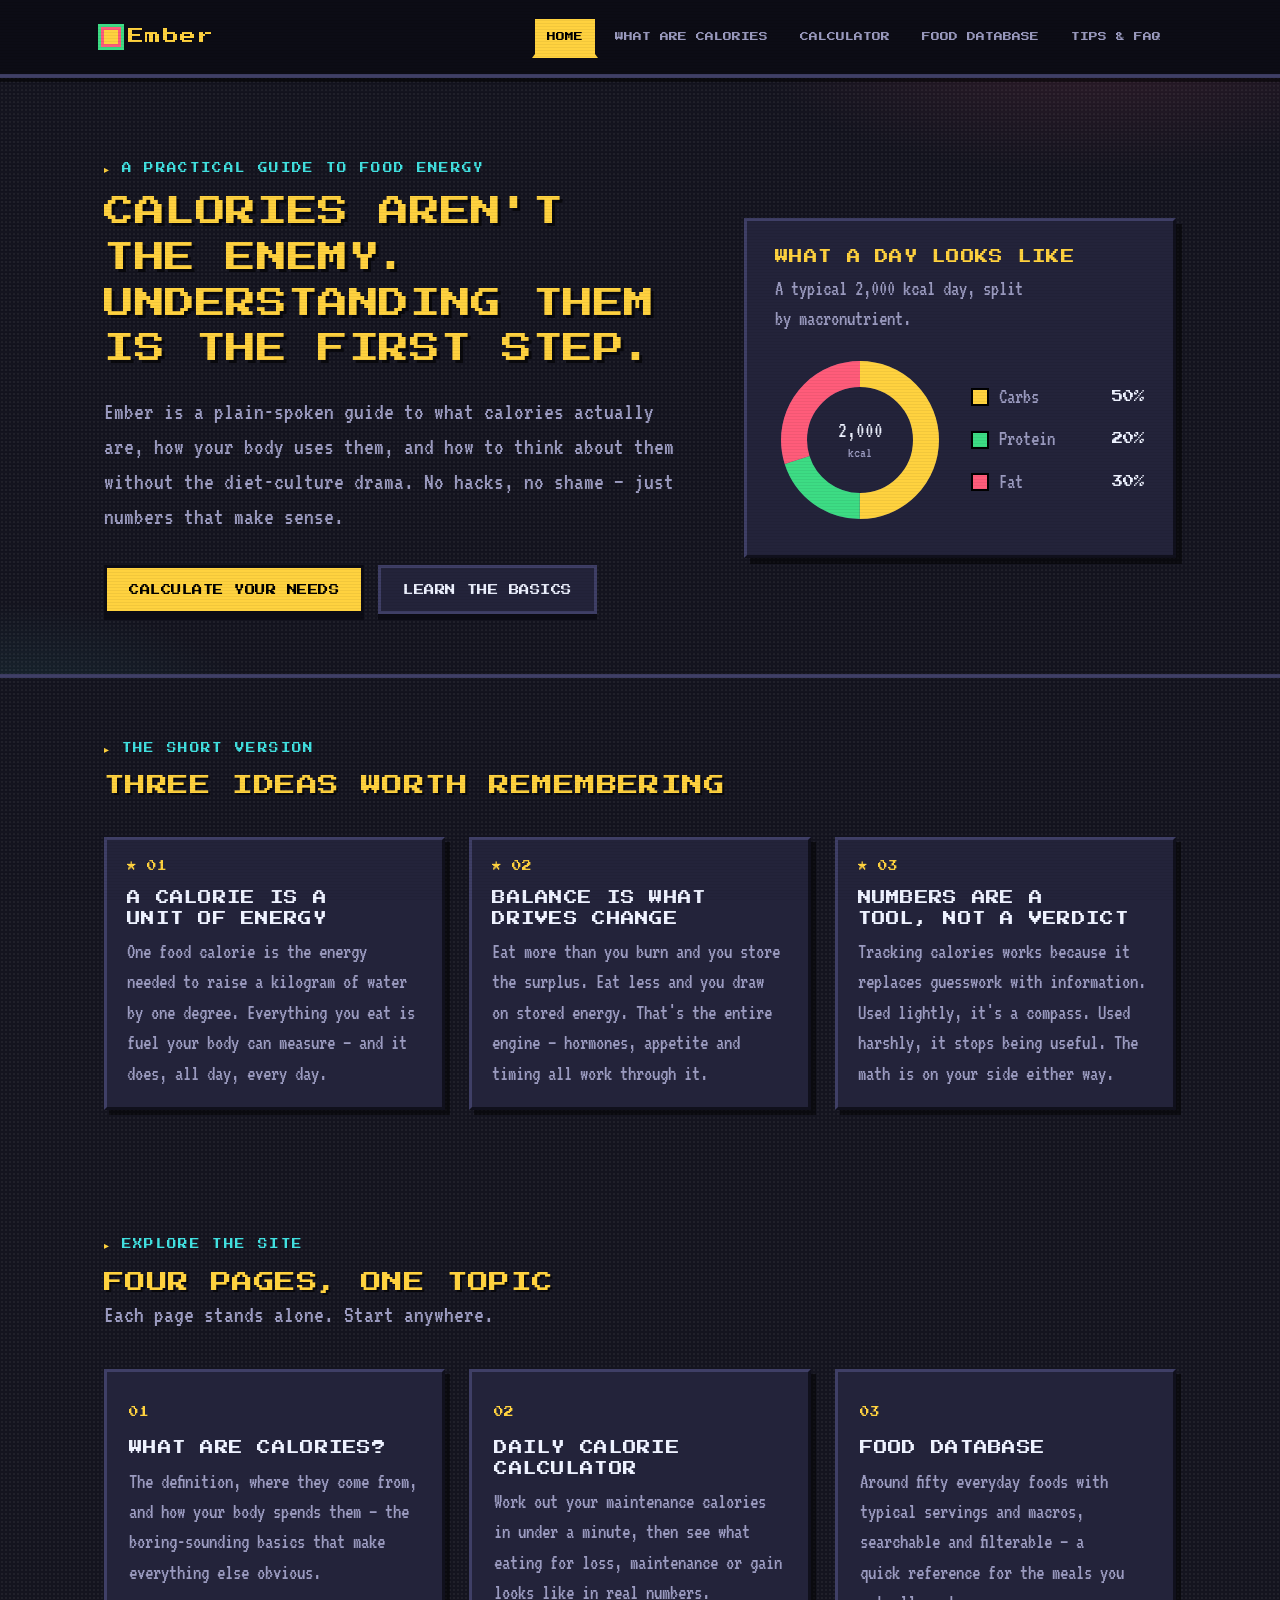
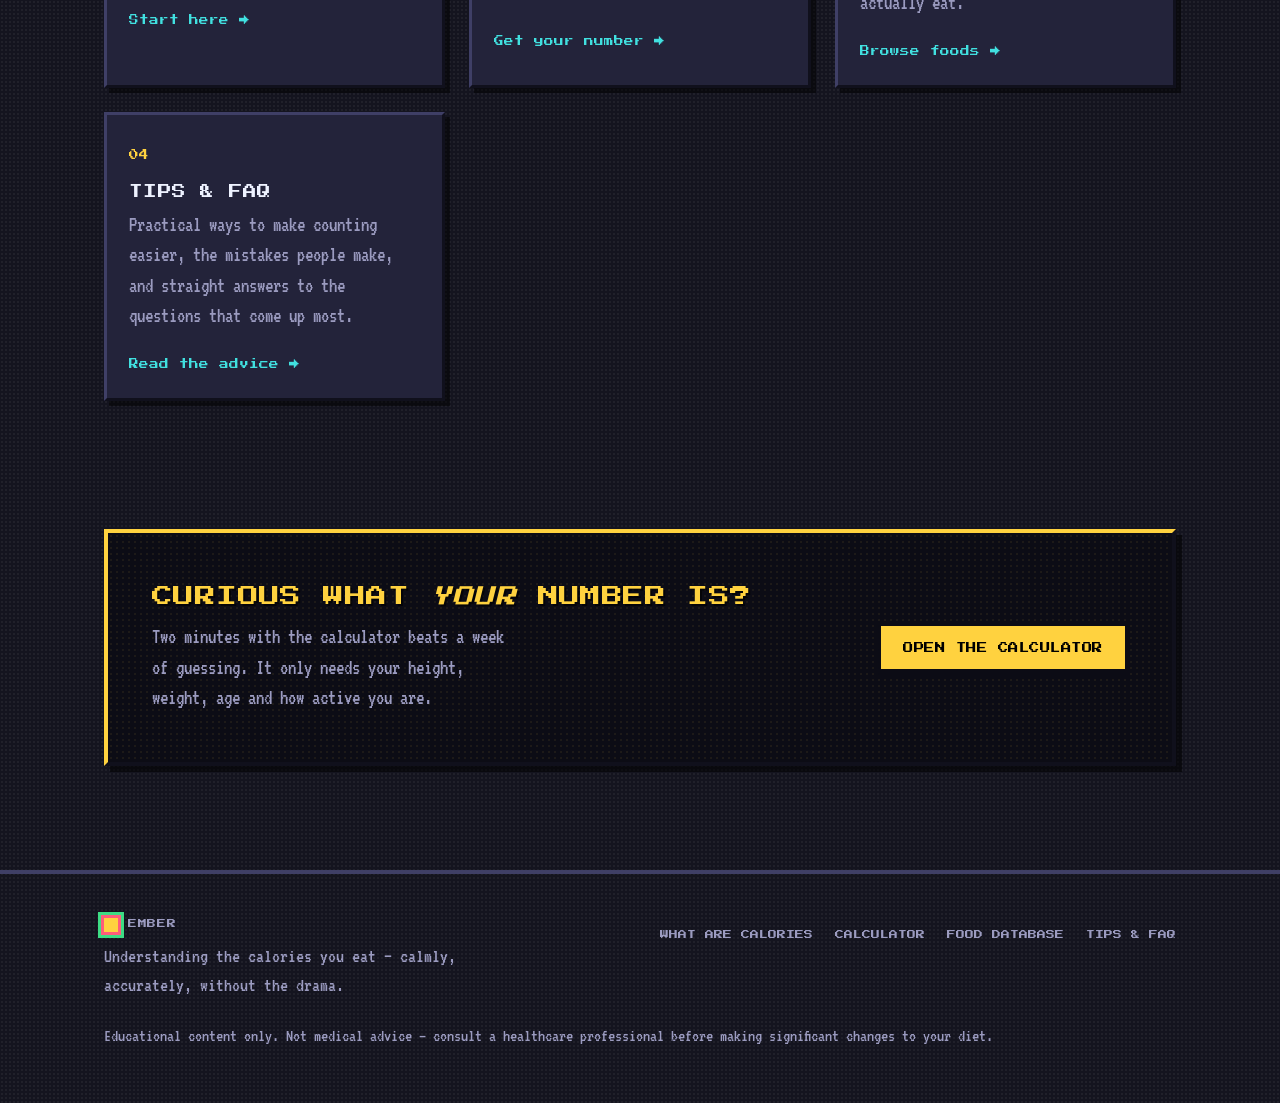
==== index.html @ fd805e04 "Add files via upload" ====
<!DOCTYPE html>
<html lang="en">
<head>
<meta charset="UTF-8">
<meta name="viewport" content="width=device-width, initial-scale=1.0">
<title>Ember — Understand the calories you eat</title>
<meta name="description" content="A calm, practical guide to food energy: what calories are, how to count them, and how to use them without the drama.">
<link rel="preconnect" href="https://fonts.googleapis.com">
<link rel="preconnect" href="https://fonts.gstatic.com" crossorigin>
<link href="https://fonts.googleapis.com/css2?family=Press+Start+2P&family=VT323&display=swap" rel="stylesheet">
<link rel="stylesheet" href="styles.css">
</head>
<body>

<header class="site">
  <div class="wrap nav-inner">
    <a class="logo" href="index.html"><span class="dot"></span>Ember</a>
    <nav aria-label="Main">
      <ul>
        <li><a class="nav-link active" href="index.html">Home</a></li>
        <li><a class="nav-link" href="what-are-calories.html">What are calories</a></li>
        <li><a class="nav-link" href="calculator.html">Calculator</a></li>
        <li><a class="nav-link" href="foods.html">Food database</a></li>
        <li><a class="nav-link" href="tips.html">Tips &amp; FAQ</a></li>
      </ul>
    </nav>
  </div>
</header>

<main>
  <!-- Hero -->
  <section class="hero">
    <div class="wrap hero-grid">
      <div>
        <p class="eyebrow">A practical guide to food energy</p>
        <h1>Calories aren't the enemy. Understanding them is the first step.</h1>
        <p class="lede">Ember is a plain-spoken guide to what calories actually are, how your body uses them, and how to think about them without the diet-culture drama. No hacks, no shame — just numbers that make sense.</p>
        <div class="hero-actions">
          <a class="btn btn-primary" href="calculator.html">Calculate your needs</a>
          <a class="btn btn-ghost" href="what-are-calories.html">Learn the basics</a>
        </div>
      </div>

      <aside class="macro-card" aria-label="Example daily macro split">
        <h3>What a day looks like</h3>
        <p class="sub">A typical 2,000 kcal day, split by macronutrient.</p>
        <div class="donut-wrap">
          <svg width="170" height="170" viewBox="0 0 170 170" role="img" aria-label="Pie chart: 50 percent carbohydrates, 20 percent protein, 30 percent fat">
            <circle cx="85" cy="85" r="66" fill="none" stroke="#3f3f66" stroke-width="26"/>
            <circle cx="85" cy="85" r="66" fill="none" stroke="#ffd23f" stroke-width="26"
                    stroke-dasharray="207.3 414.7" stroke-dashoffset="0" transform="rotate(-90 85 85)"/>
            <circle cx="85" cy="85" r="66" fill="none" stroke="#3ddc84" stroke-width="26"
                    stroke-dasharray="82.9 414.7" stroke-dashoffset="-207.3" transform="rotate(-90 85 85)"/>
            <circle cx="85" cy="85" r="66" fill="none" stroke="#ff5c7a" stroke-width="26"
                    stroke-dasharray="124.4 414.7" stroke-dashoffset="-290.2" transform="rotate(-90 85 85)"/>
            <text x="85" y="82" text-anchor="middle" font-family="Press Start 2P" font-size="22" fill="#eef2ff">2,000</text>
            <text x="85" y="102" text-anchor="middle" font-family="VT323" font-size="15" fill="#9b9bc0">kcal</text>
          </svg>
          <ul class="legend">
            <li><span class="swatch" style="background:#ffd23f"></span><span class="lbl">Carbs</span><span class="val">50%</span></li>
            <li><span class="swatch" style="background:#3ddc84"></span><span class="lbl">Protein</span><span class="val">20%</span></li>
            <li><span class="swatch" style="background:#ff5c7a"></span><span class="lbl">Fat</span><span class="val">30%</span></li>
          </ul>
        </div>
      </aside>
    </div>
  </section>

  <!-- Three principles -->
  <section>
    <div class="wrap">
      <div class="section-head">
        <p class="eyebrow">The short version</p>
        <h2>Three ideas worth remembering</h2>
      </div>
      <ol class="principles">
        <li>
          <h3>A calorie is a unit of energy</h3>
          <p>One food calorie is the energy needed to raise a kilogram of water by one degree. Everything you eat is fuel your body can measure — and it does, all day, every day.</p>
        </li>
        <li>
          <h3>Balance is what drives change</h3>
          <p>Eat more than you burn and you store the surplus. Eat less and you draw on stored energy. That's the entire engine — hormones, appetite and timing all work through it.</p>
        </li>
        <li>
          <h3>Numbers are a tool, not a verdict</h3>
          <p>Tracking calories works because it replaces guesswork with information. Used lightly, it's a compass. Used harshly, it stops being useful. The math is on your side either way.</p>
        </li>
      </ol>
    </div>
  </section>

  <!-- Explore -->
  <section style="background:var(--soft)">
    <div class="wrap">
      <div class="section-head">
        <p class="eyebrow">Explore the site</p>
        <h2>Four pages, one topic</h2>
        <p class="lede">Each page stands alone. Start anywhere.</p>
      </div>
      <div class="explore-grid">
        <a class="explore-card" href="what-are-calories.html">
          <span class="num">01</span>
          <h3>What are calories?</h3>
          <p>The definition, where they come from, and how your body spends them — the boring-sounding basics that make everything else obvious.</p>
          <span class="go">Start here →</span>
        </a>
        <a class="explore-card" href="calculator.html">
          <span class="num">02</span>
          <h3>Daily calorie calculator</h3>
          <p>Work out your maintenance calories in under a minute, then see what eating for loss, maintenance or gain looks like in real numbers.</p>
          <span class="go">Get your number →</span>
        </a>
        <a class="explore-card" href="foods.html">
          <span class="num">03</span>
          <h3>Food database</h3>
          <p>Around fifty everyday foods with typical servings and macros, searchable and filterable — a quick reference for the meals you actually eat.</p>
          <span class="go">Browse foods →</span>
        </a>
        <a class="explore-card" href="tips.html">
          <span class="num">04</span>
          <h3>Tips &amp; FAQ</h3>
          <p>Practical ways to make counting easier, the mistakes people make, and straight answers to the questions that come up most.</p>
          <span class="go">Read the advice →</span>
        </a>
      </div>
    </div>
  </section>

  <!-- CTA -->
  <section>
    <div class="wrap">
      <div class="cta">
        <div>
          <h2>Curious what <em>your</em> number is?</h2>
          <p>Two minutes with the calculator beats a week of guessing. It only needs your height, weight, age and how active you are.</p>
        </div>
        <a class="btn btn-primary" href="calculator.html">Open the calculator</a>
      </div>
    </div>
  </section>
</main>

<footer class="site">
  <div class="wrap">
    <div class="footer-grid">
      <div>
        <a class="logo" href="index.html" style="margin-bottom:10px"><span class="dot"></span>Ember</a>
        <p>Understanding the calories you eat — calmly, accurately, without the drama.</p>
      </div>
      <ul>
        <li><a href="what-are-calories.html">What are calories</a></li>
        <li><a href="calculator.html">Calculator</a></li>
        <li><a href="foods.html">Food database</a></li>
        <li><a href="tips.html">Tips &amp; FAQ</a></li>
      </ul>
    </div>
    <p class="disclaimer">Educational content only. Not medical advice — consult a healthcare professional before making significant changes to your diet.</p>
  </div>
</footer>

</body>
</html>
---- styles.css ----
/* ============================================================
   EMBER — PIXEL GAME UI
   Retro arcade HUD: Press Start 2P (display) + VT323 (body)
   NES beveled panels · segmented HP-style bars · chunky buttons
   ============================================================ */

:root {
  /* arcade palette — colors are semantic, not decorative:
     yellow = primary energy, green = on-budget/success,
     pink = warning/over, cyan = info, orange = surplus */
  --bg: #14141f;
  --panel: #23233a;
  --panel-2: #2a2a46;
  --frame-light: #3f3f66;
  --frame-dark: #10101c;
  --ink: #0c0c15;
  --text: #eef2ff;
  --muted: #9b9bc0;
  --accent: #ffd23f;      /* retro yellow */
  --accent-pink: #ff5c7a; /* warning / red */
  --green: #3ddc84;       /* success */
  --cyan: #41e0e0;        /* info */
  --orange: #ff9f45;      /* surplus / gain */
  --purple: #b18cff;

  --font-display: "Press Start 2P", "Courier New", monospace;
  --font-body: "VT323", "Courier New", monospace;
  --radius: 0px;
  --radius-sm: 0px;
  --maxw: 1120px;
}

* { box-sizing: border-box; }

html { scroll-behavior: smooth; }

body {
  margin: 0;
  font-family: var(--font-body);
  font-size: 21px;
  line-height: 1.45;
  color: var(--text);
  background-color: var(--bg);
  /* pixel dot-matrix background */
  background-image: radial-gradient(rgba(255,255,255,0.05) 1px, transparent 1px);
  background-size: 4px 4px;
  image-rendering: pixelated;
  -webkit-font-smoothing: none;
}

/* CRT scanlines overlay */
body::after {
  content: "";
  position: fixed;
  inset: 0;
  pointer-events: none;
  z-index: 9999;
  background: repeating-linear-gradient(0deg, rgba(0,0,0,0.14) 0 1px, transparent 1px 3px);
  opacity: 0.35;
}

::selection { background: var(--accent); color: #000; }

/* ---------- Typography ---------- */

h1, h2, h3, .display {
  font-family: var(--font-display);
  font-weight: 400;
  line-height: 1.5;
  letter-spacing: 0.02em;
  text-transform: uppercase;
  margin: 0;
  text-wrap: balance;
}

h1 {
  font-size: clamp(1.15rem, 3vw, 1.9rem);
  color: var(--accent);
  text-shadow: 3px 3px 0 rgba(0,0,0,0.6);
}
h2 {
  font-size: clamp(0.95rem, 2.4vw, 1.3rem);
  color: var(--accent);
  text-shadow: 2px 2px 0 rgba(0,0,0,0.6);
}
h3 { font-size: 0.85rem; color: var(--text); }

p { margin: 0 0 1em; text-wrap: pretty; }

.lede {
  font-size: 1.15em;
  color: var(--muted);
  max-width: 62ch;
}

.eyebrow {
  font-family: var(--font-display);
  font-size: 0.6rem;
  letter-spacing: 0.14em;
  text-transform: uppercase;
  color: var(--cyan);
  margin: 0 0 0.9rem;
}
.eyebrow::before { content: "▸ "; color: var(--accent); }

a { color: var(--cyan); text-decoration: none; }
a:hover { color: var(--accent); }

/* ---------- Layout ---------- */

.wrap {
  max-width: var(--maxw);
  margin: 0 auto;
  padding: 0 24px;
}

section { padding: 64px 0; }

.section-head { max-width: 640px; margin-bottom: 36px; }

/* ---------- HUD header / nav ---------- */

header.site {
  position: sticky;
  top: 0;
  z-index: 50;
  background: var(--ink);
  border-bottom: 4px solid var(--frame-light);
  box-shadow: 0 4px 0 rgba(0,0,0,0.5);
}

.nav-inner {
  display: flex;
  align-items: center;
  justify-content: space-between;
  gap: 20px;
  height: 74px;
}

.logo {
  font-family: var(--font-display);
  font-size: 1rem;
  color: var(--accent);
  text-decoration: none;
  display: flex;
  align-items: center;
  gap: 10px;
  white-space: nowrap;
  letter-spacing: 0.08em;
}

.logo .dot {
  width: 14px; height: 14px;
  display: inline-block;
  background: var(--accent);
  box-shadow: 0 0 0 3px var(--accent-pink), 0 0 0 6px var(--green);
}

nav ul {
  display: flex;
  list-style: none;
  margin: 0;
  padding: 0;
  gap: 2px;
}

nav a.nav-link {
  display: inline-block;
  padding: 12px 12px 10px;
  font-family: var(--font-display);
  font-size: 0.55rem;
  line-height: 1.4;
  text-decoration: none;
  text-transform: uppercase;
  color: var(--muted);
  border: 3px solid transparent;
  border-bottom-width: 4px;
  transition: color .1s, background .1s;
}

nav a.nav-link:hover { color: var(--text); background: var(--panel); }

nav a.nav-link.active {
  color: #000;
  background: var(--accent);
  border-color: var(--ink);
  border-bottom-color: var(--accent);
  text-shadow: none;
}

nav a.nav-link:focus-visible,
.btn:focus-visible,
.filter:focus-visible,
.toggle:focus-visible,
input:focus-visible,
select:focus-visible,
details summary:focus-visible {
  outline: 3px dashed var(--accent);
  outline-offset: 2px;
}

/* ---------- Pixel buttons ---------- */

.btn {
  display: inline-block;
  padding: 15px 22px 13px;
  font-family: var(--font-display);
  font-size: 0.65rem;
  text-transform: uppercase;
  letter-spacing: 0.05em;
  text-decoration: none;
  border: 3px solid var(--ink);
  box-shadow: 0 6px 0 var(--ink);
  cursor: pointer;
  transition: transform .05s, box-shadow .05s, filter .1s;
  image-rendering: pixelated;
}

.btn:hover { filter: brightness(1.12); }

.btn:active {
  transform: translateY(5px);
  box-shadow: 0 1px 0 var(--ink);
}

.btn-primary { background: var(--accent); color: #000; text-shadow: none; }
.btn-primary:hover { background: var(--orange); }

.btn-ghost {
  background: var(--panel);
  color: var(--text);
  box-shadow: 0 6px 0 var(--ink);
  border-color: var(--frame-light);
}
.btn-ghost:hover { background: var(--panel-2); color: var(--accent); }

/* ---------- Hero (home) ---------- */

.hero {
  padding: 84px 0 60px;
  border-bottom: 4px solid var(--frame-light);
  background:
    radial-gradient(600px 260px at 85% -10%, rgba(255,92,122,0.14) 0%, transparent 60%),
    radial-gradient(500px 240px at 0% 110%, rgba(65,224,224,0.12) 0%, transparent 55%);
}

.hero-grid {
  display: grid;
  grid-template-columns: 1.15fr 0.85fr;
  gap: 56px;
  align-items: center;
}

.hero .lede { margin: 22px 0 30px; }

.hero-actions { display: flex; gap: 14px; flex-wrap: wrap; }

/* NES window frame shared by panels */
.panel {
  background: var(--panel);
  border: 3px solid;
  border-color: var(--frame-light) var(--frame-dark) var(--frame-dark) var(--frame-light);
  box-shadow: 6px 6px 0 rgba(0,0,0,0.5);
}

/* macro "status screen" card */

.macro-card {
  padding: 26px 28px 30px;
  background: var(--panel);
  border: 3px solid;
  border-color: var(--frame-light) var(--frame-dark) var(--frame-dark) var(--frame-light);
  box-shadow: 6px 6px 0 rgba(0,0,0,0.5);
}

.macro-card h3 { color: var(--accent); margin-bottom: 6px; }
.macro-card .sub { color: var(--muted); font-size: 1em; margin-bottom: 20px; }

.donut-wrap { display: flex; align-items: center; gap: 26px; }

.legend { list-style: none; margin: 0; padding: 0; display: grid; gap: 12px; flex: 1; }

.legend li {
  display: grid;
  grid-template-columns: 18px 1fr auto;
  gap: 10px;
  align-items: center;
}

.legend .swatch {
  width: 18px; height: 18px;
  display: inline-block;
  border: 2px solid #000;
}

.legend .lbl { color: var(--muted); }
.legend .val { font-family: var(--font-display); font-size: 0.7rem; color: var(--text); }

/* ---------- Principles (numbered, game quest list) ---------- */

.principles {
  counter-reset: prin;
  display: grid;
  grid-template-columns: repeat(3, 1fr);
  gap: 24px;
  list-style: none;
  margin: 0;
  padding: 0;
}

.principles li {
  counter-increment: prin;
  background: var(--panel);
  border: 3px solid;
  border-color: var(--frame-light) var(--frame-dark) var(--frame-dark) var(--frame-light);
  box-shadow: 5px 5px 0 rgba(0,0,0,0.5);
  padding: 20px 20px 18px;
}

.principles li::before {
  content: "★ 0" counter(prin);
  font-family: var(--font-display);
  font-size: 0.6rem;
  color: var(--accent);
  display: block;
  margin-bottom: 14px;
}

.principles h3 { margin-bottom: 8px; }
.principles p { color: var(--muted); margin: 0; }

/* ---------- Explore cards ---------- */

.explore-grid {
  display: grid;
  grid-template-columns: repeat(3, 1fr);
  gap: 24px;
}

.explore-card {
  display: block;
  text-decoration: none;
  color: inherit;
  padding: 24px 22px 20px;
  background: var(--panel);
  border: 3px solid;
  border-color: var(--frame-light) var(--frame-dark) var(--frame-dark) var(--frame-light);
  box-shadow: 5px 5px 0 rgba(0,0,0,0.5);
  transition: transform .1s, background .1s;
}

.explore-card:hover {
  transform: translate(-2px, -2px);
  background: var(--panel-2);
  color: var(--text);
}

.explore-card .num {
  font-family: var(--font-display);
  color: var(--accent);
  font-size: 0.6rem;
}

.explore-card h3 { margin: 12px 0 8px; }
.explore-card p { color: var(--muted); margin: 0 0 16px; }
.explore-card .go { font-family: var(--font-display); font-size: 0.6rem; color: var(--cyan); }
.explore-card:hover .go { color: var(--accent); }

/* ---------- Page hero (subpages) ---------- */

.page-hero {
  padding: 64px 0 28px;
  border-bottom: 4px solid var(--frame-light);
}

.page-hero .wrap { display: grid; gap: 14px; }
.page-hero .lede { margin: 0; }

/* ---------- Generic two-col ---------- */

.two-col { display: grid; grid-template-columns: 1fr 1fr; gap: 48px; align-items: start; }

/* ---------- Def / stat tiles ---------- */

.def-grid { display: grid; grid-template-columns: repeat(3, 1fr); gap: 24px; }

.def-item {
  padding: 20px;
  background: var(--panel);
  border: 3px solid;
  border-color: var(--frame-light) var(--frame-dark) var(--frame-dark) var(--frame-light);
  box-shadow: 5px 5px 0 rgba(0,0,0,0.5);
}

.def-item .k {
  font-family: var(--font-display);
  font-size: 0.95rem;
  font-weight: 400;
  color: var(--accent);
  display: block;
  margin-bottom: 8px;
}
.def-item .v { color: var(--muted); }
.def-item .v strong { color: var(--text); }

/* ---------- Tables (pixel grid) ---------- */

table.data {
  width: 100%;
  border-collapse: collapse;
  border: 3px solid var(--frame-light);
  box-shadow: 5px 5px 0 rgba(0,0,0,0.5);
}

table.data th, table.data td {
  text-align: left;
  padding: 12px 16px;
  border: 2px solid var(--ink);
  font-size: 1em;
}

table.data thead th {
  font-family: var(--font-display);
  font-size: 0.58rem;
  letter-spacing: 0.06em;
  color: var(--accent);
  background: var(--panel-2);
}

table.data tbody tr:nth-child(even) td { background: #262640; }
table.data td.num { font-variant-numeric: tabular-nums; color: var(--accent); font-family: var(--font-display); font-size: 0.7rem; }

/* ---------- Myth / reality ---------- */

.myth {
  background: var(--panel);
  border: 3px solid var(--ink);
  border-left: 8px solid var(--accent-pink);
  box-shadow: 4px 4px 0 rgba(0,0,0,0.5);
  padding: 18px 22px;
  margin-bottom: 16px;
}

.myth .m {
  font-family: var(--font-display);
  font-size: 0.55rem;
  color: var(--accent-pink);
  margin-bottom: 6px;
}
.myth p { margin: 0; color: var(--muted); }
.myth p strong { color: var(--green); }

/* ---------- Calculator ---------- */

.calc-wrap {
  display: grid;
  grid-template-columns: 1fr 1fr;
  gap: 32px;
  align-items: start;
}

.calc-panel, .result-panel {
  padding: 28px;
  background: var(--panel);
  border: 3px solid;
  border-color: var(--frame-light) var(--frame-dark) var(--frame-dark) var(--frame-light);
  box-shadow: 6px 6px 0 rgba(0,0,0,0.5);
}

.field { margin-bottom: 20px; }

.field label {
  display: block;
  font-family: var(--font-display);
  font-size: 0.6rem;
  text-transform: uppercase;
  margin-bottom: 8px;
  color: var(--cyan);
}

.field .hint { color: var(--muted); font-size: 0.9em; margin-top: 6px; }

.field input[type="number"] {
  width: 100%;
  padding: 12px 14px;
  font-family: var(--font-body);
  font-size: 1.1em;
  color: var(--text);
  border: 3px solid var(--frame-light);
  background: var(--ink);
}

.field input[type="number"]:focus {
  outline: none;
  border-color: var(--accent);
  background: #15151f;
}

/* segmented sex toggle */
.seg { display: grid; grid-template-columns: 1fr 1fr; gap: 8px; }

.toggle {
  padding: 13px 8px 11px;
  text-align: center;
  font-family: var(--font-display);
  font-size: 0.6rem;
  text-transform: uppercase;
  border: 3px solid var(--frame-light);
  background: var(--ink);
  color: var(--muted);
  cursor: pointer;
  box-shadow: 0 4px 0 var(--ink);
}

.toggle:hover { color: var(--text); border-color: var(--accent); }

.toggle.on {
  background: var(--accent);
  border-color: var(--accent);
  color: #000;
  box-shadow: none;
  transform: translateY(4px);
}

.field select {
  width: 100%;
  padding: 12px 14px;
  font-family: var(--font-body);
  font-size: 1.05em;
  color: var(--text);
  border: 3px solid var(--frame-light);
  background: var(--ink);
  cursor: pointer;
}
.field select option { background: var(--panel); color: var(--text); }

/* result panel */
.result-panel { position: sticky; top: 100px; }

.big-number {
  font-family: var(--font-display);
  font-size: 2.6rem;
  line-height: 1;
  color: var(--green);
  text-shadow: 3px 3px 0 rgba(0,0,0,0.6);
  letter-spacing: 0.02em;
}
.big-number small { font-size: 0.85rem; color: var(--muted); font-family: var(--font-body); }

.result-row { border-top: 3px solid var(--frame-dark); padding: 16px 0; }

.result-row .label { color: var(--muted); font-size: 0.95em; }
.result-row .value { font-weight: 400; font-size: 1.1em; font-variant-numeric: tabular-nums; }
.result-row .value span { color: var(--accent); }

.plan { display: grid; gap: 12px; margin-top: 8px; }

.plan-item {
  border: 3px solid var(--frame-light);
  background: var(--ink);
  padding: 12px 14px 14px;
}
.plan-item .row { display: flex; justify-content: space-between; align-items: baseline; }
.plan-item .tag { font-family: var(--font-display); font-size: 0.6rem; text-transform: uppercase; color: var(--text); }
.plan-item .kcal { font-family: var(--font-display); font-size: 0.85rem; color: var(--accent); }

/* segmented pixel HP bars */
.bar-track {
  height: 16px;
  background: var(--frame-dark);
  border: 2px solid var(--ink);
  margin-top: 10px;
  overflow: hidden;
}
.bar-fill {
  height: 100%;
  background-image: repeating-linear-gradient(90deg, var(--bar-color, #fff) 0 6px, transparent 6px 8px);
  background-color: var(--bar-color, #fff);
  transition: width .2s steps(8);
}

.plan-lose { --bar-color: var(--green); }
.plan-main { --bar-color: var(--accent); }
.plan-gain { --bar-color: var(--orange); }

.note {
  background: var(--panel-2);
  border: 3px solid var(--frame-light);
  border-left: 8px solid var(--cyan);
  padding: 14px 18px;
  color: var(--muted);
  margin-top: 20px;
}

/* ---------- Food database ---------- */

.toolbar {
  display: flex;
  gap: 14px;
  flex-wrap: wrap;
  align-items: center;
  margin-bottom: 24px;
}

.search-box { flex: 1; min-width: 240px; position: relative; }

.search-box input {
  width: 100%;
  padding: 12px 16px 12px 44px;
  font-family: var(--font-body);
  font-size: 1.05em;
  color: var(--text);
  border: 3px solid var(--frame-light);
  background: var(--ink);
}

.search-box input:focus { outline: none; border-color: var(--accent); }

.search-box::before {
  content: "";
  position: absolute;
  left: 18px; top: 50%;
  width: 12px; height: 12px;
  transform: translateY(-70%) rotate(45deg);
  border: 2px solid var(--muted);
}
.search-box::after {
  content: "";
  position: absolute;
  left: 29px; top: 57%;
  width: 7px; height: 2px;
  background: var(--muted);
  transform: rotate(45deg);
}

.filters { display: flex; gap: 8px; flex-wrap: wrap; }

.filter {
  padding: 10px 14px 8px;
  border: 3px solid var(--frame-light);
  background: var(--panel);
  font-family: var(--font-display);
  font-size: 0.55rem;
  text-transform: uppercase;
  color: var(--muted);
  cursor: pointer;
  box-shadow: 0 4px 0 var(--ink);
}

.filter:hover { color: var(--text); border-color: var(--accent); }

.filter.on {
  background: var(--accent);
  border-color: var(--accent);
  color: #000;
  box-shadow: none;
  transform: translateY(4px);
}

.result-count { color: var(--muted); font-size: 0.95em; margin-bottom: 12px; }
.result-count::before { content: "▸ "; color: var(--cyan); }

.table-scroll { overflow-x: auto; }

.food-row.hidden { display: none; }

.macro-pill { display: inline-flex; gap: 12px; color: var(--muted); font-size: 0.9em; }
.macro-pill b { color: var(--text); font-variant-numeric: tabular-nums; }

/* ---------- Tips ---------- */

.tip { display: grid; grid-template-columns: 56px 1fr; gap: 22px; padding: 24px 0; border-bottom: 3px solid var(--frame-dark); }
.tip:first-of-type { border-top: 3px solid var(--frame-dark); }

.tip .n {
  font-family: var(--font-display);
  font-size: 0.95rem;
  color: #000;
  background: var(--accent);
  border: 3px solid var(--ink);
  box-shadow: 3px 3px 0 var(--ink);
  width: 56px; height: 56px;
  display: flex;
  align-items: center;
  justify-content: center;
  line-height: 1;
}

.tip h3 { color: var(--accent); margin-bottom: 6px; }
.tip p { color: var(--muted); margin: 0; }

/* mistakes list */
.mistakes { display: grid; grid-template-columns: 1fr 1fr; gap: 16px; list-style: none; margin: 0; padding: 0; }
.mistakes li {
  padding: 18px 20px;
  background: var(--panel);
  border: 3px solid;
  border-color: var(--frame-light) var(--frame-dark) var(--frame-dark) var(--frame-light);
  box-shadow: 4px 4px 0 rgba(0,0,0,0.5);
  color: var(--muted);
}
.mistakes li::before { content: "✕ "; color: var(--accent-pink); font-family: var(--font-display); font-size: 0.7rem; }
.mistakes li strong { color: var(--text); }

/* FAQ accordion */
.faq { max-width: 760px; }

.faq details {
  margin-bottom: 12px;
  background: var(--panel);
  border: 3px solid;
  border-color: var(--frame-light) var(--frame-dark) var(--frame-dark) var(--frame-light);
  box-shadow: 4px 4px 0 rgba(0,0,0,0.5);
}

.faq summary {
  list-style: none;
  cursor: pointer;
  padding: 16px 20px;
  font-family: var(--font-display);
  font-size: 0.6rem;
  text-transform: uppercase;
  color: var(--text);
  display: flex;
  justify-content: space-between;
  align-items: center;
  gap: 16px;
}
.faq summary::-webkit-details-marker { display: none; }

.faq summary::after {
  content: "+";
  font-size: 1.1rem;
  color: var(--accent);
  transition: transform .15s;
}

.faq details[open] summary::after { transform: rotate(45deg); }
.faq details[open] summary { background: var(--panel-2); }

.faq .body { padding: 0 20px 18px; color: var(--muted); }

/* ---------- CTA band ---------- */

.cta {
  background: var(--ink);
  color: var(--text);
  border: 4px solid var(--accent);
  border-color: var(--accent) var(--frame-dark) var(--frame-dark) var(--accent);
  box-shadow: 6px 6px 0 rgba(0,0,0,0.55);
  padding: 48px 44px;
  display: flex;
  align-items: center;
  justify-content: space-between;
  gap: 32px;
  flex-wrap: wrap;
  background-image: radial-gradient(rgba(255,210,63,0.07) 1px, transparent 1px);
  background-size: 6px 6px;
}

.cta h2 { color: var(--accent); }
.cta p { color: var(--muted); margin: 10px 0 0; max-width: 46ch; }

/* ---------- Footer ---------- */

footer.site {
  border-top: 4px solid var(--frame-light);
  padding: 44px 0 36px;
  margin-top: 40px;
}

.footer-grid { display: flex; justify-content: space-between; gap: 32px; flex-wrap: wrap; }
.footer-grid p { color: var(--muted); font-size: 0.95em; margin: 0; max-width: 44ch; }
.footer-grid ul { list-style: none; display: flex; gap: 22px; margin: 0; padding: 0; flex-wrap: wrap; }
.footer-grid a { color: var(--muted); font-family: var(--font-display); font-size: 0.55rem; text-transform: uppercase; text-decoration: none; }
.footer-grid a:hover { color: var(--accent); }

.disclaimer { margin-top: 24px; font-size: 0.85em; color: var(--muted); }

/* ---------- Responsive ---------- */

@media (max-width: 900px) {
  .hero-grid, .calc-wrap { grid-template-columns: 1fr; }
  .principles, .explore-grid, .def-grid, .mistakes { grid-template-columns: 1fr; }
  .two-col { grid-template-columns: 1fr; }
  .result-panel { position: static; }
  nav ul { gap: 0; }
  nav a.nav-link { padding: 12px 8px; font-size: 0.48rem; }
  .nav-inner { flex-wrap: wrap; height: auto; padding: 12px 0; }
}

@media (max-width: 560px) {
  body { font-size: 18px; }
  section { padding: 48px 0; }
  .hero { padding: 56px 0 40px; }
  .cta { padding: 36px 24px; }
}

@media (prefers-reduced-motion: reduce) {
  * { transition: none !important; animation: none !important; scroll-behavior: auto !important; }
}
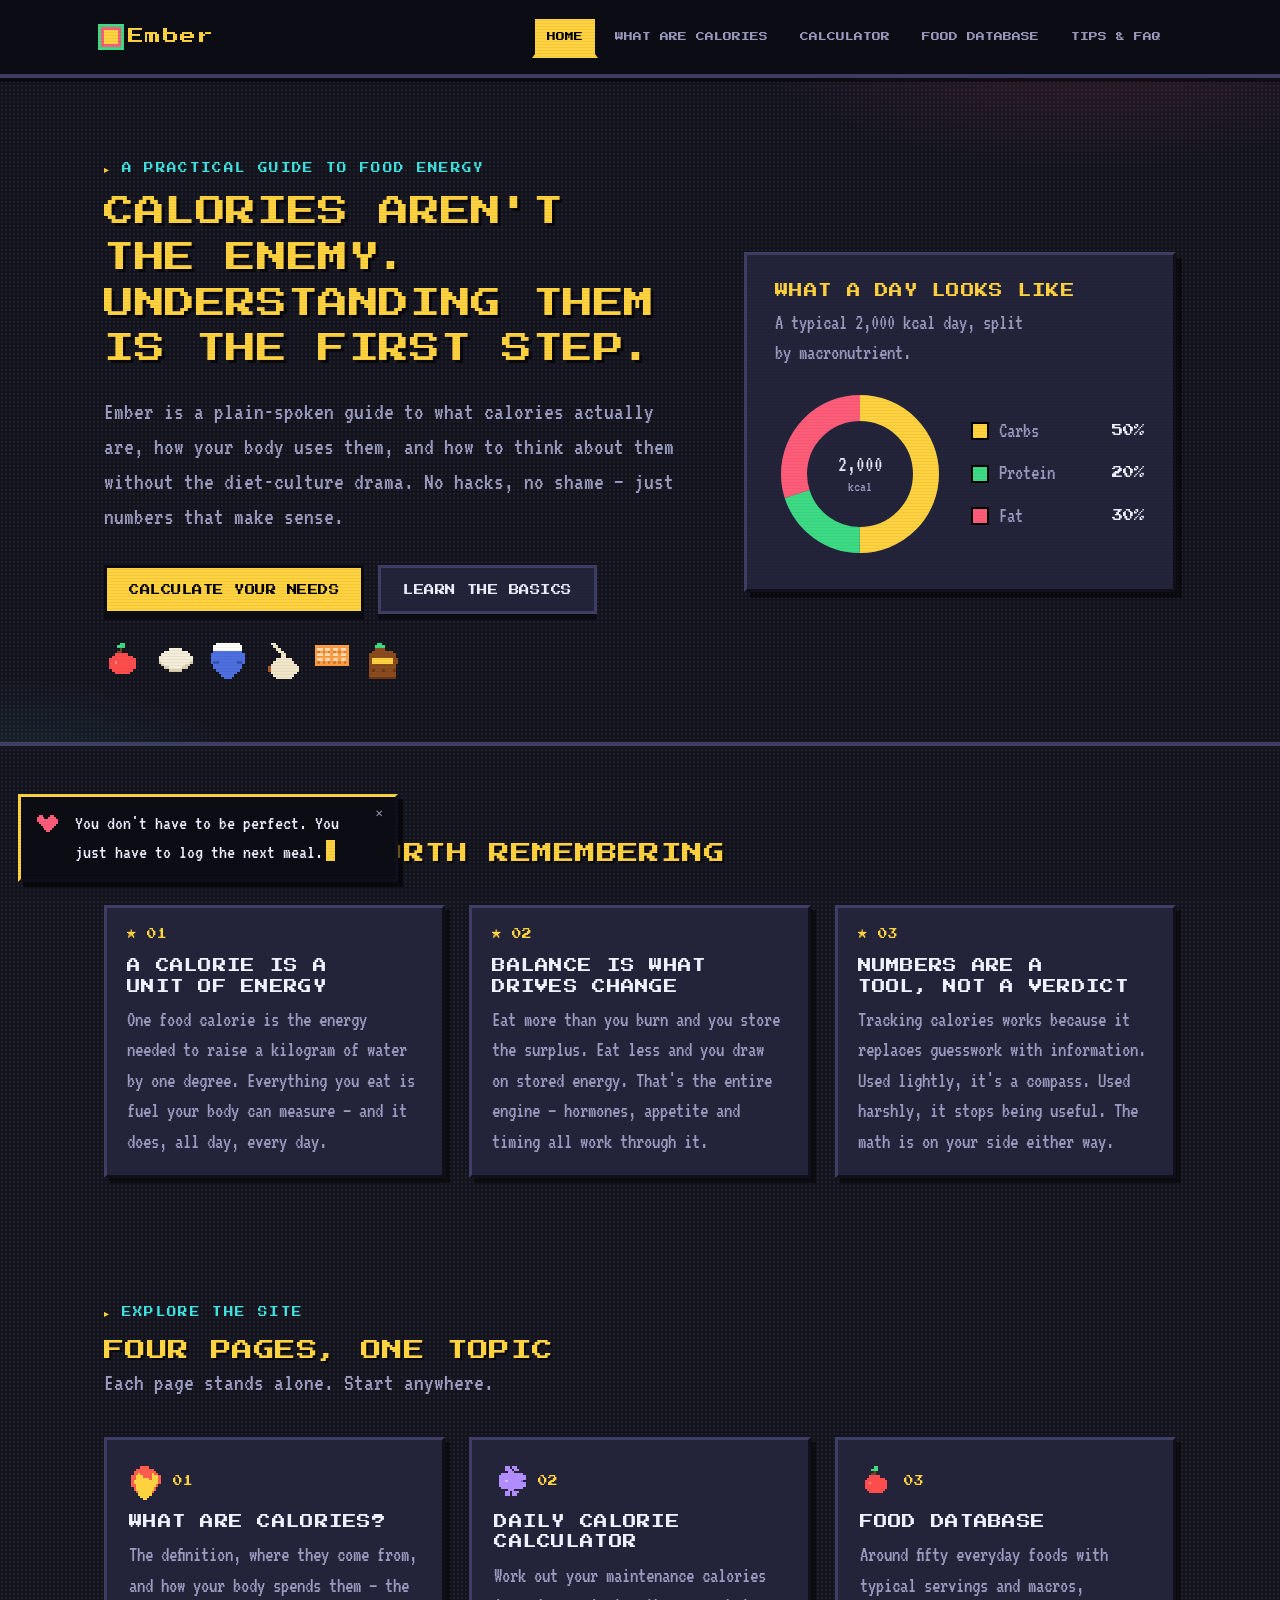
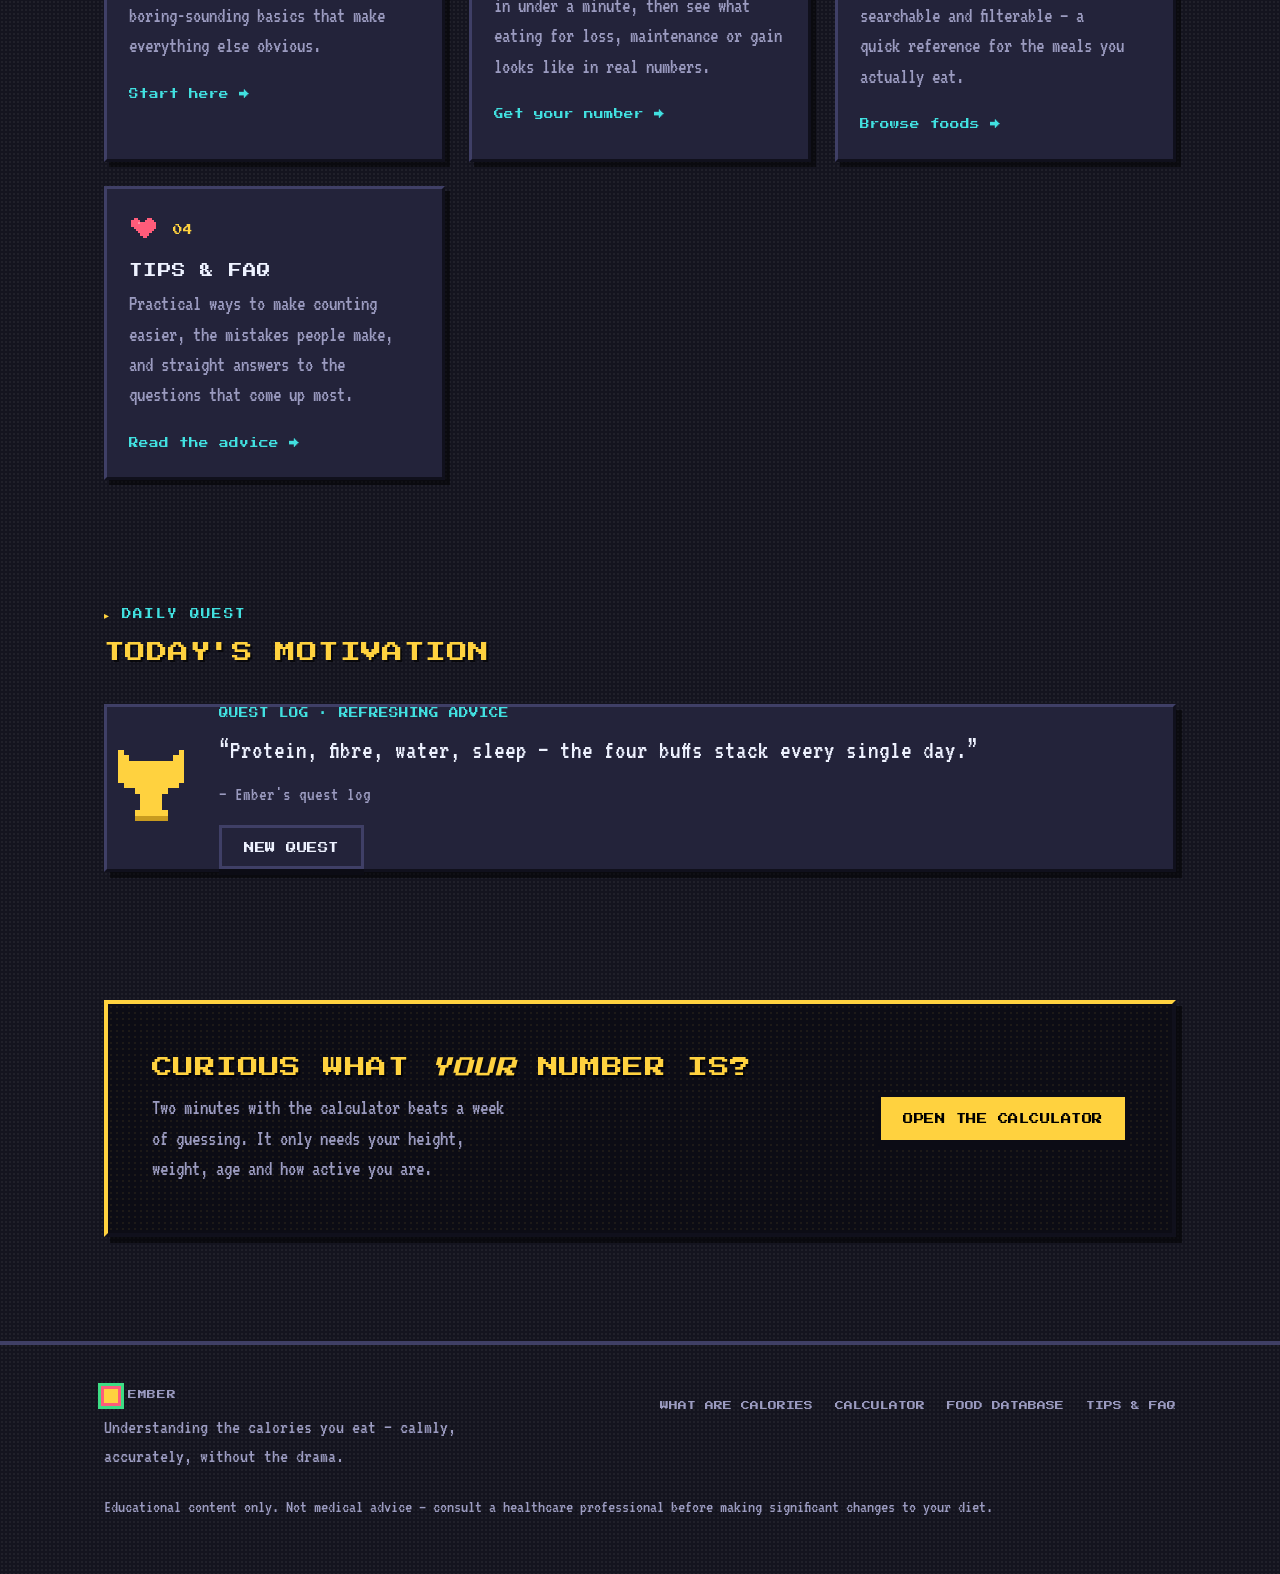
==== commit 303a81c1: "Add files via upload" ====
--- a/index.html
+++ b/index.html
@@ -9,8 +9,44 @@
 <link rel="preconnect" href="https://fonts.gstatic.com" crossorigin>
 <link href="https://fonts.googleapis.com/css2?family=Press+Start+2P&family=VT323&display=swap" rel="stylesheet">
 <link rel="stylesheet" href="styles.css">
+<meta name="robots" content="index, follow">
+<meta name="author" content="Ember">
+<meta name="theme-color" content="#14141f">
+<link rel="icon" type="image/svg+xml" href="img/favicon.svg">
+<link rel="canonical" href="https://ember-calorie.guide/">
+<meta property="og:type" content="website">
+<meta property="og:site_name" content="Ember">
+<meta property="og:title" content="Ember — Understand the calories you eat">
+<meta property="og:description" content="A calm, practical guide to food energy: what calories are, how to count them, and how to use them without the drama.">
+<meta property="og:url" content="https://ember-calorie.guide/">
+<meta property="og:image" content="https://ember-calorie.guide/img/og-banner.png">
+<meta property="og:locale" content="en_US">
+<meta name="twitter:card" content="summary_large_image">
+<meta name="twitter:title" content="Ember — Understand the calories you eat">
+<meta name="twitter:description" content="A calm, practical guide to food energy: what calories are, how to count them, and how to use them without the drama.">
+<meta name="twitter:image" content="https://ember-calorie.guide/img/og-banner.png">
+<script type="application/ld+json">
+{
+  "@context": "https://schema.org",
+  "@type": "WebSite",
+  "name": "Ember",
+  "url": "https://ember-calorie.guide/",
+  "description": "A calm, practical guide to food energy: what calories are, how to count them, and how to use them without the drama.",
+  "inLanguage": "en",
+  "potentialAction": {
+    "@type": "SearchAction",
+    "target": {
+      "@type": "EntryPoint",
+      "urlTemplate": "https://ember-calorie.guide/foods.html?q={search_term_string}"
+    },
+    "query-input": "required name=search_term_string"
+  }
+}
+</script>
 </head>
 <body>
+
+<a class="skip" href="#main">Skip to content</a>
 
 <header class="site">
   <div class="wrap nav-inner">
@@ -27,7 +63,7 @@
   </div>
 </header>
 
-<main>
+<main id="main">
   <!-- Hero -->
   <section class="hero">
     <div class="wrap hero-grid">
@@ -38,6 +74,14 @@
         <div class="hero-actions">
           <a class="btn btn-primary" href="calculator.html">Calculate your needs</a>
           <a class="btn btn-ghost" href="what-are-calories.html">Learn the basics</a>
+        </div>
+        <div class="sprite-strip" aria-hidden="true">
+          <img class="sprite" src="img/apple.svg" alt="" width="42" height="42">
+          <img class="sprite" src="img/egg.svg" alt="" width="42" height="42">
+          <img class="sprite" src="img/rice.svg" alt="" width="42" height="42">
+          <img class="sprite" src="img/drumstick.svg" alt="" width="42" height="42">
+          <img class="sprite" src="img/salmon.svg" alt="" width="42" height="42">
+          <img class="sprite" src="img/soda.svg" alt="" width="42" height="42">
         </div>
       </div>
 
@@ -100,29 +144,54 @@
       </div>
       <div class="explore-grid">
         <a class="explore-card" href="what-are-calories.html">
+          <img class="sprite" src="img/flame.svg" alt="flame pixel art" width="36" height="36">
           <span class="num">01</span>
           <h3>What are calories?</h3>
           <p>The definition, where they come from, and how your body spends them — the boring-sounding basics that make everything else obvious.</p>
           <span class="go">Start here →</span>
         </a>
         <a class="explore-card" href="calculator.html">
+          <img class="sprite" src="img/gear.svg" alt="calculator pixel art" width="36" height="36">
           <span class="num">02</span>
           <h3>Daily calorie calculator</h3>
           <p>Work out your maintenance calories in under a minute, then see what eating for loss, maintenance or gain looks like in real numbers.</p>
           <span class="go">Get your number →</span>
         </a>
         <a class="explore-card" href="foods.html">
+          <img class="sprite" src="img/apple.svg" alt="apple pixel art" width="36" height="36">
           <span class="num">03</span>
           <h3>Food database</h3>
           <p>Around fifty everyday foods with typical servings and macros, searchable and filterable — a quick reference for the meals you actually eat.</p>
           <span class="go">Browse foods →</span>
         </a>
         <a class="explore-card" href="tips.html">
+          <img class="sprite" src="img/heart.svg" alt="heart pixel art" width="36" height="36">
           <span class="num">04</span>
           <h3>Tips &amp; FAQ</h3>
           <p>Practical ways to make counting easier, the mistakes people make, and straight answers to the questions that come up most.</p>
           <span class="go">Read the advice →</span>
         </a>
+      </div>
+    </div>
+  </section>
+
+  <!-- Daily quest / motivation -->
+  <section>
+    <div class="wrap">
+      <div class="section-head">
+        <p class="eyebrow">Daily quest</p>
+        <h2>Today's motivation</h2>
+      </div>
+      <div class="panel quest-panel">
+        <img class="sprite quest-ico" src="img/trophy.svg" alt="motivation trophy pixel art" width="88" height="88">
+        <div class="quest-text">
+          <div class="qlabel">Quest log · refreshing advice</div>
+          <p class="quote" id="dailyQuote"></p>
+          <span class="quotee">— Ember's quest log</span>
+          <div class="quest-actions">
+            <button class="btn btn-ghost" id="newQuote" type="button">New quest</button>
+          </div>
+        </div>
       </div>
     </div>
   </section>
@@ -159,5 +228,6 @@
   </div>
 </footer>
 
+<script src="script.js"></script>
 </body>
 </html>
--- a/styles.css
+++ b/styles.css
@@ -777,6 +777,82 @@
 
 .disclaimer { margin-top: 24px; font-size: 0.85em; color: var(--muted); }
 
+/* ---------- Pixel sprites ---------- */
+
+.sprite {
+  image-rendering: pixelated;
+  image-rendering: crisp-edges;
+  display: inline-block;
+  vertical-align: middle;
+}
+
+.sprite-strip { display: flex; gap: 10px; align-items: center; flex-wrap: wrap; margin-top: 26px; }
+.sprite-strip .sprite { width: 42px; height: 42px; }
+
+.hero-sprites {
+  display: flex; gap: 12px; align-items: center; flex-wrap: wrap; justify-content: center;
+}
+.hero-sprites .sprite { width: 58px; height: 58px; }
+
+.cell-sprite { width: 24px; height: 24px; margin-right: 8px; vertical-align: middle; }
+.row-sprite { width: 26px; height: 26px; margin-right: 10px; vertical-align: middle; }
+
+/* skip link (a11y + SEO) */
+.skip {
+  position: absolute; left: -9999px; top: 0;
+  background: var(--accent); color: #000;
+  font-family: var(--font-display); font-size: 0.6rem;
+  padding: 12px 16px; z-index: 10000;
+}
+.skip:focus { left: 0; top: 0; }
+
+/* motivation status bar (floating, every page) */
+.statusbar {
+  position: fixed;
+  left: 18px; bottom: 18px;
+  z-index: 1000;
+  max-width: 380px;
+  background: var(--ink);
+  border: 3px solid;
+  border-color: var(--accent) var(--frame-dark) var(--frame-dark) var(--accent);
+  box-shadow: 5px 5px 0 rgba(0,0,0,0.6);
+  padding: 12px 30px 12px 14px;
+  font-family: var(--font-body);
+  font-size: 0.95em;
+  color: var(--text);
+  display: flex;
+  gap: 10px;
+  align-items: flex-start;
+}
+.statusbar .ico { width: 30px; height: 30px; flex: 0 0 30px; margin-top: 2px; cursor: pointer; }
+.statusbar .msg { margin: 0; }
+.statusbar .cursor {
+  display: inline-block; width: 9px; height: 1.05em;
+  background: var(--accent); vertical-align: -0.15em; margin-left: 3px;
+  animation: blink 1s steps(1) infinite;
+}
+.statusbar .dismiss {
+  position: absolute; top: 6px; right: 8px;
+  background: none; border: none; color: var(--muted);
+  font-family: var(--font-display); font-size: 0.65rem; cursor: pointer; padding: 4px;
+}
+.statusbar .dismiss:hover { color: var(--accent-pink); }
+
+@keyframes blink { 50% { opacity: 0; } }
+
+/* home quest / motivation panel */
+.quest-panel { display: flex; gap: 24px; align-items: center; flex-wrap: wrap; }
+.quest-ico { width: 88px; height: 88px; flex: 0 0 88px; }
+.quest-text { flex: 1; min-width: 240px; }
+.quest-text .qlabel { font-family: var(--font-display); font-size: 0.6rem; color: var(--cyan); text-transform: uppercase; margin-bottom: 10px; }
+.quest-text .quote { font-size: 1.25em; color: var(--text); margin: 0 0 10px; }
+.quest-text .quotee { color: var(--muted); font-size: 0.9em; }
+.quest-actions { display: flex; gap: 10px; margin-top: 16px; flex-wrap: wrap; }
+
+@media (max-width: 560px) {
+  .statusbar { left: 10px; right: 10px; max-width: none; }
+}
+
 /* ---------- Responsive ---------- */
 
 @media (max-width: 900px) {
